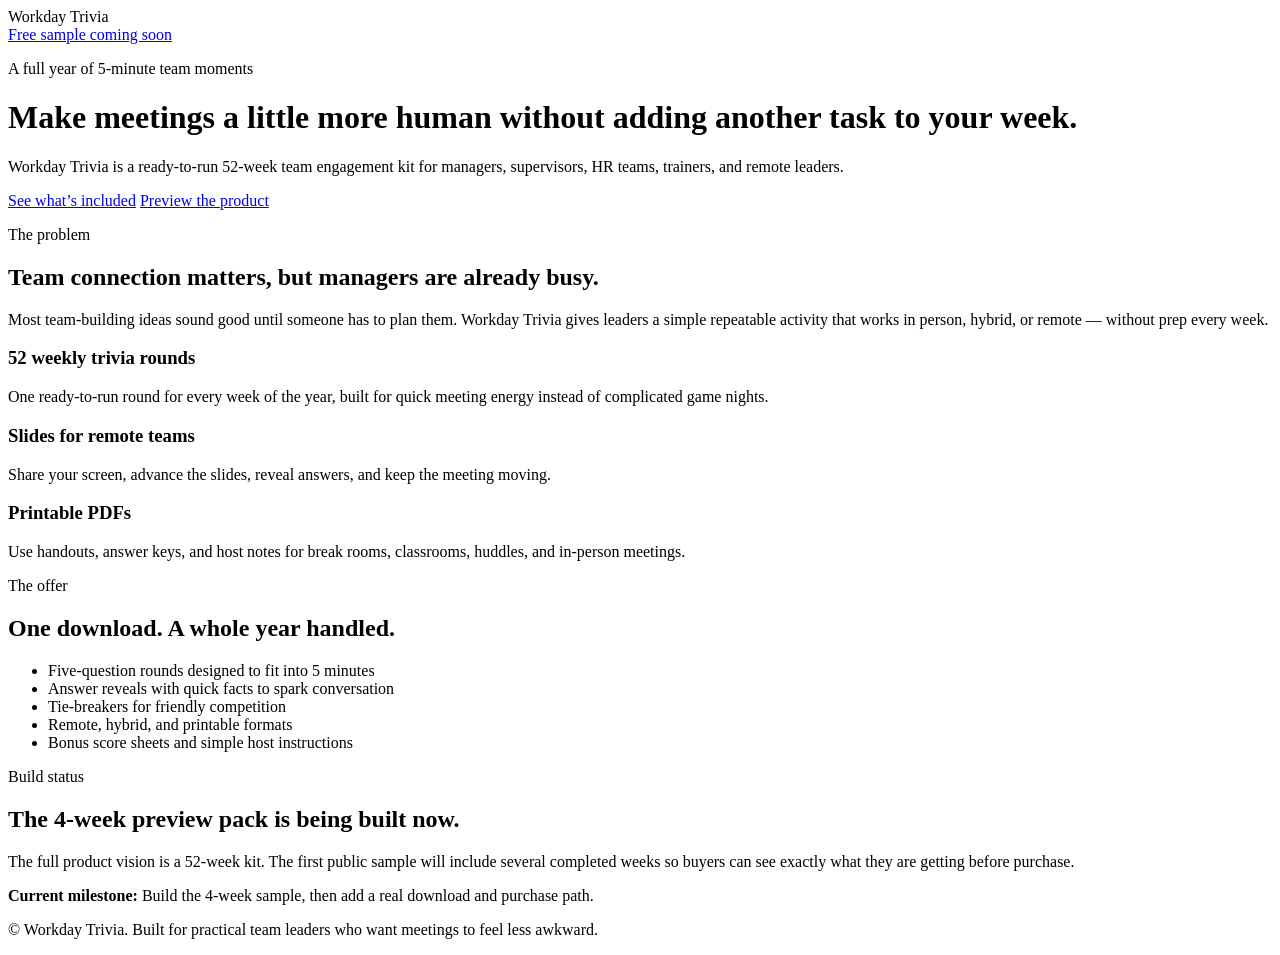
==== index.html @ 9c736304 "Create initial landing page" ====
<!DOCTYPE html>
<html lang="en">
<head>
  <meta charset="UTF-8" />
  <meta name="viewport" content="width=device-width, initial-scale=1.0" />
  <title>Workday Trivia | 52 Weeks of Ready-to-Run Team Trivia</title>
  <meta name="description" content="A complete year of ready-to-run workplace trivia for team meetings, huddles, trainings, and remote calls." />
  <link rel="stylesheet" href="styles.css" />
</head>
<body>
  <header class="hero">
    <nav class="nav">
      <div class="brand">Workday Trivia</div>
      <a href="#sample" class="nav-link">Free sample coming soon</a>
    </nav>
    <div class="hero-inner">
      <p class="eyebrow">A full year of 5-minute team moments</p>
      <h1>Make meetings a little more human without adding another task to your week.</h1>
      <p class="lead">Workday Trivia is a ready-to-run 52-week team engagement kit for managers, supervisors, HR teams, trainers, and remote leaders.</p>
      <div class="hero-actions">
        <a href="#included" class="button primary">See what’s included</a>
        <a href="#sample" class="button secondary">Preview the product</a>
      </div>
    </div>
  </header>

  <main>
    <section class="section problem">
      <div>
        <p class="eyebrow">The problem</p>
        <h2>Team connection matters, but managers are already busy.</h2>
      </div>
      <p>Most team-building ideas sound good until someone has to plan them. Workday Trivia gives leaders a simple repeatable activity that works in person, hybrid, or remote — without prep every week.</p>
    </section>

    <section class="section cards" id="included">
      <div class="card">
        <h3>52 weekly trivia rounds</h3>
        <p>One ready-to-run round for every week of the year, built for quick meeting energy instead of complicated game nights.</p>
      </div>
      <div class="card">
        <h3>Slides for remote teams</h3>
        <p>Share your screen, advance the slides, reveal answers, and keep the meeting moving.</p>
      </div>
      <div class="card">
        <h3>Printable PDFs</h3>
        <p>Use handouts, answer keys, and host notes for break rooms, classrooms, huddles, and in-person meetings.</p>
      </div>
    </section>

    <section class="section offer">
      <p class="eyebrow">The offer</p>
      <h2>One download. A whole year handled.</h2>
      <ul class="checklist">
        <li>Five-question rounds designed to fit into 5 minutes</li>
        <li>Answer reveals with quick facts to spark conversation</li>
        <li>Tie-breakers for friendly competition</li>
        <li>Remote, hybrid, and printable formats</li>
        <li>Bonus score sheets and simple host instructions</li>
      </ul>
    </section>

    <section class="section sample" id="sample">
      <p class="eyebrow">Build status</p>
      <h2>The 4-week preview pack is being built now.</h2>
      <p>The full product vision is a 52-week kit. The first public sample will include several completed weeks so buyers can see exactly what they are getting before purchase.</p>
      <div class="status-box">
        <strong>Current milestone:</strong> Build the 4-week sample, then add a real download and purchase path.
      </div>
    </section>
  </main>

  <footer>
    <p>© Workday Trivia. Built for practical team leaders who want meetings to feel less awkward.</p>
  </footer>
</body>
</html>
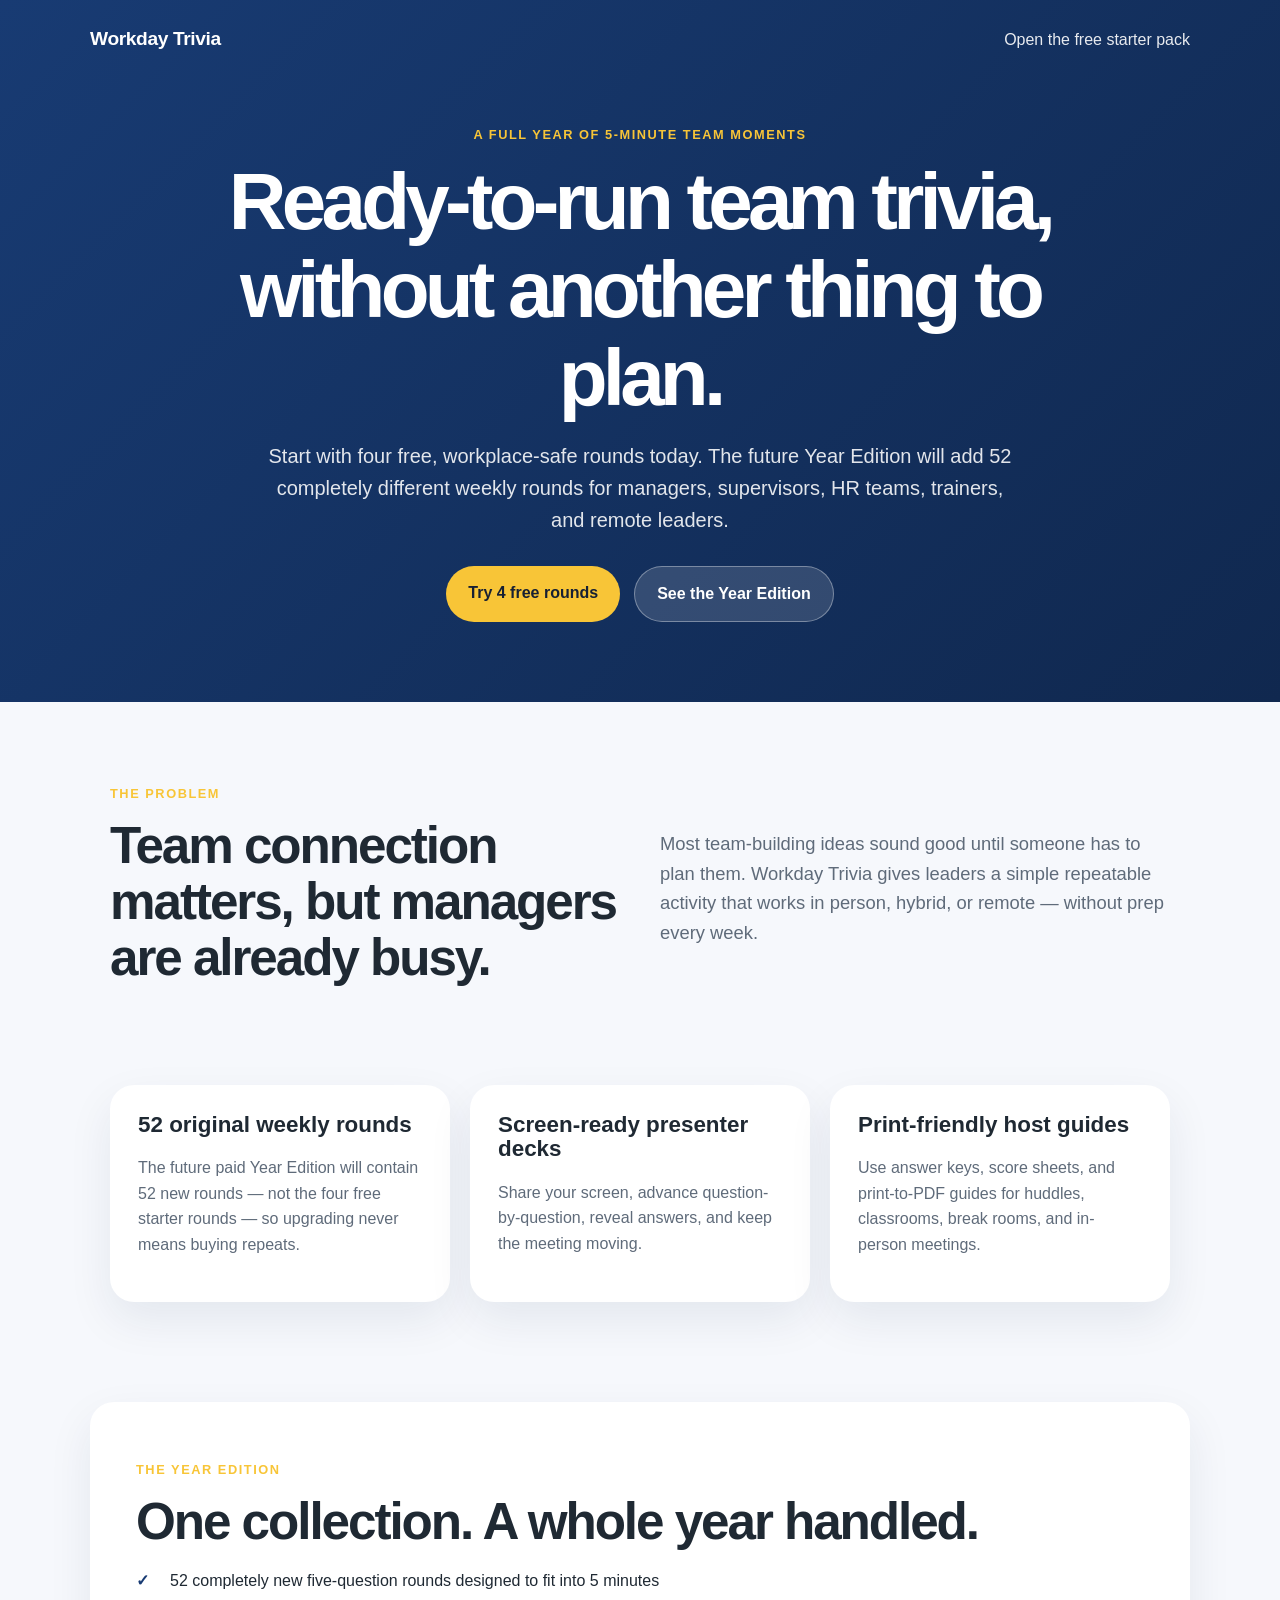
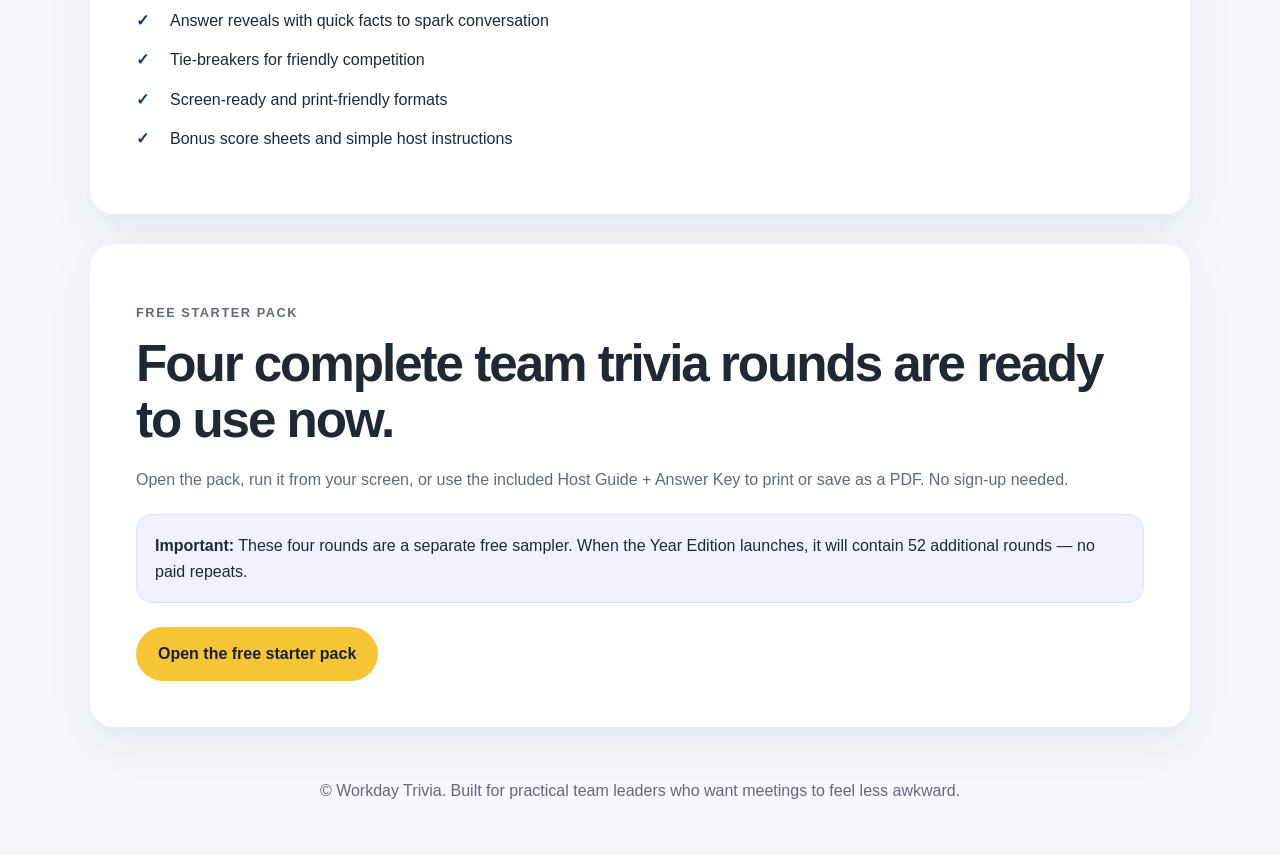
==== commit c367f59a: "Launch free starter pack from homepage" ====
--- a/index.html
+++ b/index.html
@@ -4,22 +4,22 @@
   <meta charset="UTF-8" />
   <meta name="viewport" content="width=device-width, initial-scale=1.0" />
   <title>Workday Trivia | 52 Weeks of Ready-to-Run Team Trivia</title>
-  <meta name="description" content="A complete year of ready-to-run workplace trivia for team meetings, huddles, trainings, and remote calls." />
+  <meta name="description" content="Free ready-to-run workplace trivia now, with a separate 52-week team-engagement collection in development." />
   <link rel="stylesheet" href="styles.css" />
 </head>
 <body>
   <header class="hero">
     <nav class="nav">
       <div class="brand">Workday Trivia</div>
-      <a href="#sample" class="nav-link">Free sample coming soon</a>
+      <a href="free-starter-pack.html" class="nav-link">Open the free starter pack</a>
     </nav>
     <div class="hero-inner">
       <p class="eyebrow">A full year of 5-minute team moments</p>
-      <h1>Make meetings a little more human without adding another task to your week.</h1>
-      <p class="lead">Workday Trivia is a ready-to-run 52-week team engagement kit for managers, supervisors, HR teams, trainers, and remote leaders.</p>
+      <h1>Ready-to-run team trivia, without another thing to plan.</h1>
+      <p class="lead">Start with four free, workplace-safe rounds today. The future Year Edition will add 52 completely different weekly rounds for managers, supervisors, HR teams, trainers, and remote leaders.</p>
       <div class="hero-actions">
-        <a href="#included" class="button primary">See what’s included</a>
-        <a href="#sample" class="button secondary">Preview the product</a>
+        <a href="free-starter-pack.html" class="button primary">Try 4 free rounds</a>
+        <a href="#included" class="button secondary">See the Year Edition</a>
       </div>
     </div>
   </header>
@@ -35,37 +35,40 @@
 
     <section class="section cards" id="included">
       <div class="card">
-        <h3>52 weekly trivia rounds</h3>
-        <p>One ready-to-run round for every week of the year, built for quick meeting energy instead of complicated game nights.</p>
+        <h3>52 original weekly rounds</h3>
+        <p>The future paid Year Edition will contain 52 new rounds — not the four free starter rounds — so upgrading never means buying repeats.</p>
       </div>
       <div class="card">
-        <h3>Slides for remote teams</h3>
-        <p>Share your screen, advance the slides, reveal answers, and keep the meeting moving.</p>
+        <h3>Screen-ready presenter decks</h3>
+        <p>Share your screen, advance question-by-question, reveal answers, and keep the meeting moving.</p>
       </div>
       <div class="card">
-        <h3>Printable PDFs</h3>
-        <p>Use handouts, answer keys, and host notes for break rooms, classrooms, huddles, and in-person meetings.</p>
+        <h3>Print-friendly host guides</h3>
+        <p>Use answer keys, score sheets, and print-to-PDF guides for huddles, classrooms, break rooms, and in-person meetings.</p>
       </div>
     </section>
 
     <section class="section offer">
-      <p class="eyebrow">The offer</p>
-      <h2>One download. A whole year handled.</h2>
+      <p class="eyebrow">The Year Edition</p>
+      <h2>One collection. A whole year handled.</h2>
       <ul class="checklist">
-        <li>Five-question rounds designed to fit into 5 minutes</li>
+        <li>52 completely new five-question rounds designed to fit into 5 minutes</li>
         <li>Answer reveals with quick facts to spark conversation</li>
         <li>Tie-breakers for friendly competition</li>
-        <li>Remote, hybrid, and printable formats</li>
+        <li>Screen-ready and print-friendly formats</li>
         <li>Bonus score sheets and simple host instructions</li>
       </ul>
     </section>
 
     <section class="section sample" id="sample">
-      <p class="eyebrow">Build status</p>
-      <h2>The 4-week preview pack is being built now.</h2>
-      <p>The full product vision is a 52-week kit. The first public sample will include several completed weeks so buyers can see exactly what they are getting before purchase.</p>
+      <p class="eyebrow">Free starter pack</p>
+      <h2>Four complete team trivia rounds are ready to use now.</h2>
+      <p>Open the pack, run it from your screen, or use the included Host Guide + Answer Key to print or save as a PDF. No sign-up needed.</p>
       <div class="status-box">
-        <strong>Current milestone:</strong> Build the 4-week sample, then add a real download and purchase path.
+        <strong>Important:</strong> These four rounds are a separate free sampler. When the Year Edition launches, it will contain 52 additional rounds — no paid repeats.
+      </div>
+      <div class="hero-actions" style="justify-content:flex-start; margin-top:24px;">
+        <a href="free-starter-pack.html" class="button primary">Open the free starter pack</a>
       </div>
     </section>
   </main>
--- a/styles.css
+++ b/styles.css
@@ -0,0 +1,183 @@
+:root {
+  --blue: #183b73;
+  --blue-dark: #10284f;
+  --gold: #f8c537;
+  --text: #1f2933;
+  --muted: #5f6b7a;
+  --bg: #f6f8fc;
+  --card: #ffffff;
+}
+
+* { box-sizing: border-box; }
+
+body {
+  margin: 0;
+  font-family: Arial, Helvetica, sans-serif;
+  color: var(--text);
+  background: var(--bg);
+  line-height: 1.6;
+}
+
+.hero {
+  background: linear-gradient(135deg, var(--blue), var(--blue-dark));
+  color: white;
+  padding: 24px 20px 80px;
+}
+
+.nav {
+  max-width: 1100px;
+  margin: 0 auto 70px;
+  display: flex;
+  justify-content: space-between;
+  gap: 20px;
+  align-items: center;
+}
+
+.brand {
+  font-weight: 800;
+  letter-spacing: -0.02em;
+  font-size: 1.2rem;
+}
+
+.nav-link {
+  color: white;
+  text-decoration: none;
+  opacity: 0.9;
+}
+
+.hero-inner {
+  max-width: 980px;
+  margin: 0 auto;
+  text-align: center;
+}
+
+.eyebrow {
+  color: var(--gold);
+  text-transform: uppercase;
+  letter-spacing: 0.12em;
+  font-weight: 800;
+  font-size: 0.8rem;
+}
+
+h1, h2, h3 { line-height: 1.1; margin: 0 0 18px; }
+
+h1 {
+  font-size: clamp(2.4rem, 7vw, 5rem);
+  letter-spacing: -0.06em;
+}
+
+h2 {
+  font-size: clamp(2rem, 4vw, 3.2rem);
+  letter-spacing: -0.04em;
+}
+
+h3 { font-size: 1.4rem; }
+
+.lead {
+  font-size: 1.25rem;
+  max-width: 760px;
+  margin: 0 auto 30px;
+  color: rgba(255,255,255,0.88);
+}
+
+.hero-actions {
+  display: flex;
+  justify-content: center;
+  flex-wrap: wrap;
+  gap: 14px;
+}
+
+.button {
+  display: inline-block;
+  border-radius: 999px;
+  padding: 14px 22px;
+  text-decoration: none;
+  font-weight: 800;
+}
+
+.primary { background: var(--gold); color: #172033; }
+.secondary { background: rgba(255,255,255,0.14); color: white; border: 1px solid rgba(255,255,255,0.35); }
+
+.section {
+  max-width: 1100px;
+  margin: 0 auto;
+  padding: 70px 20px;
+}
+
+.problem {
+  display: grid;
+  grid-template-columns: 1fr 1fr;
+  gap: 40px;
+  align-items: center;
+}
+
+.problem p:last-child {
+  font-size: 1.15rem;
+  color: var(--muted);
+}
+
+.cards {
+  display: grid;
+  grid-template-columns: repeat(3, 1fr);
+  gap: 20px;
+  padding-top: 10px;
+}
+
+.card, .offer, .sample {
+  background: var(--card);
+  border-radius: 24px;
+  box-shadow: 0 18px 45px rgba(16, 40, 79, 0.08);
+}
+
+.card {
+  padding: 28px;
+}
+
+.card p, .sample p { color: var(--muted); }
+
+.offer, .sample {
+  margin-top: 30px;
+  padding: 46px;
+}
+
+.checklist {
+  padding: 0;
+  list-style: none;
+  display: grid;
+  gap: 14px;
+}
+
+.checklist li {
+  padding-left: 34px;
+  position: relative;
+}
+
+.checklist li::before {
+  content: "✓";
+  position: absolute;
+  left: 0;
+  color: var(--blue);
+  font-weight: 900;
+}
+
+.status-box {
+  margin-top: 22px;
+  padding: 18px;
+  border-radius: 16px;
+  background: #eef3ff;
+  border: 1px solid #d7e4ff;
+}
+
+footer {
+  text-align: center;
+  padding: 35px 20px;
+  color: var(--muted);
+}
+
+@media (max-width: 760px) {
+  .nav, .problem { grid-template-columns: 1fr; display: block; }
+  .nav { text-align: center; }
+  .nav-link { display: block; margin-top: 10px; }
+  .cards { grid-template-columns: 1fr; }
+  .offer, .sample { padding: 30px 22px; }
+}
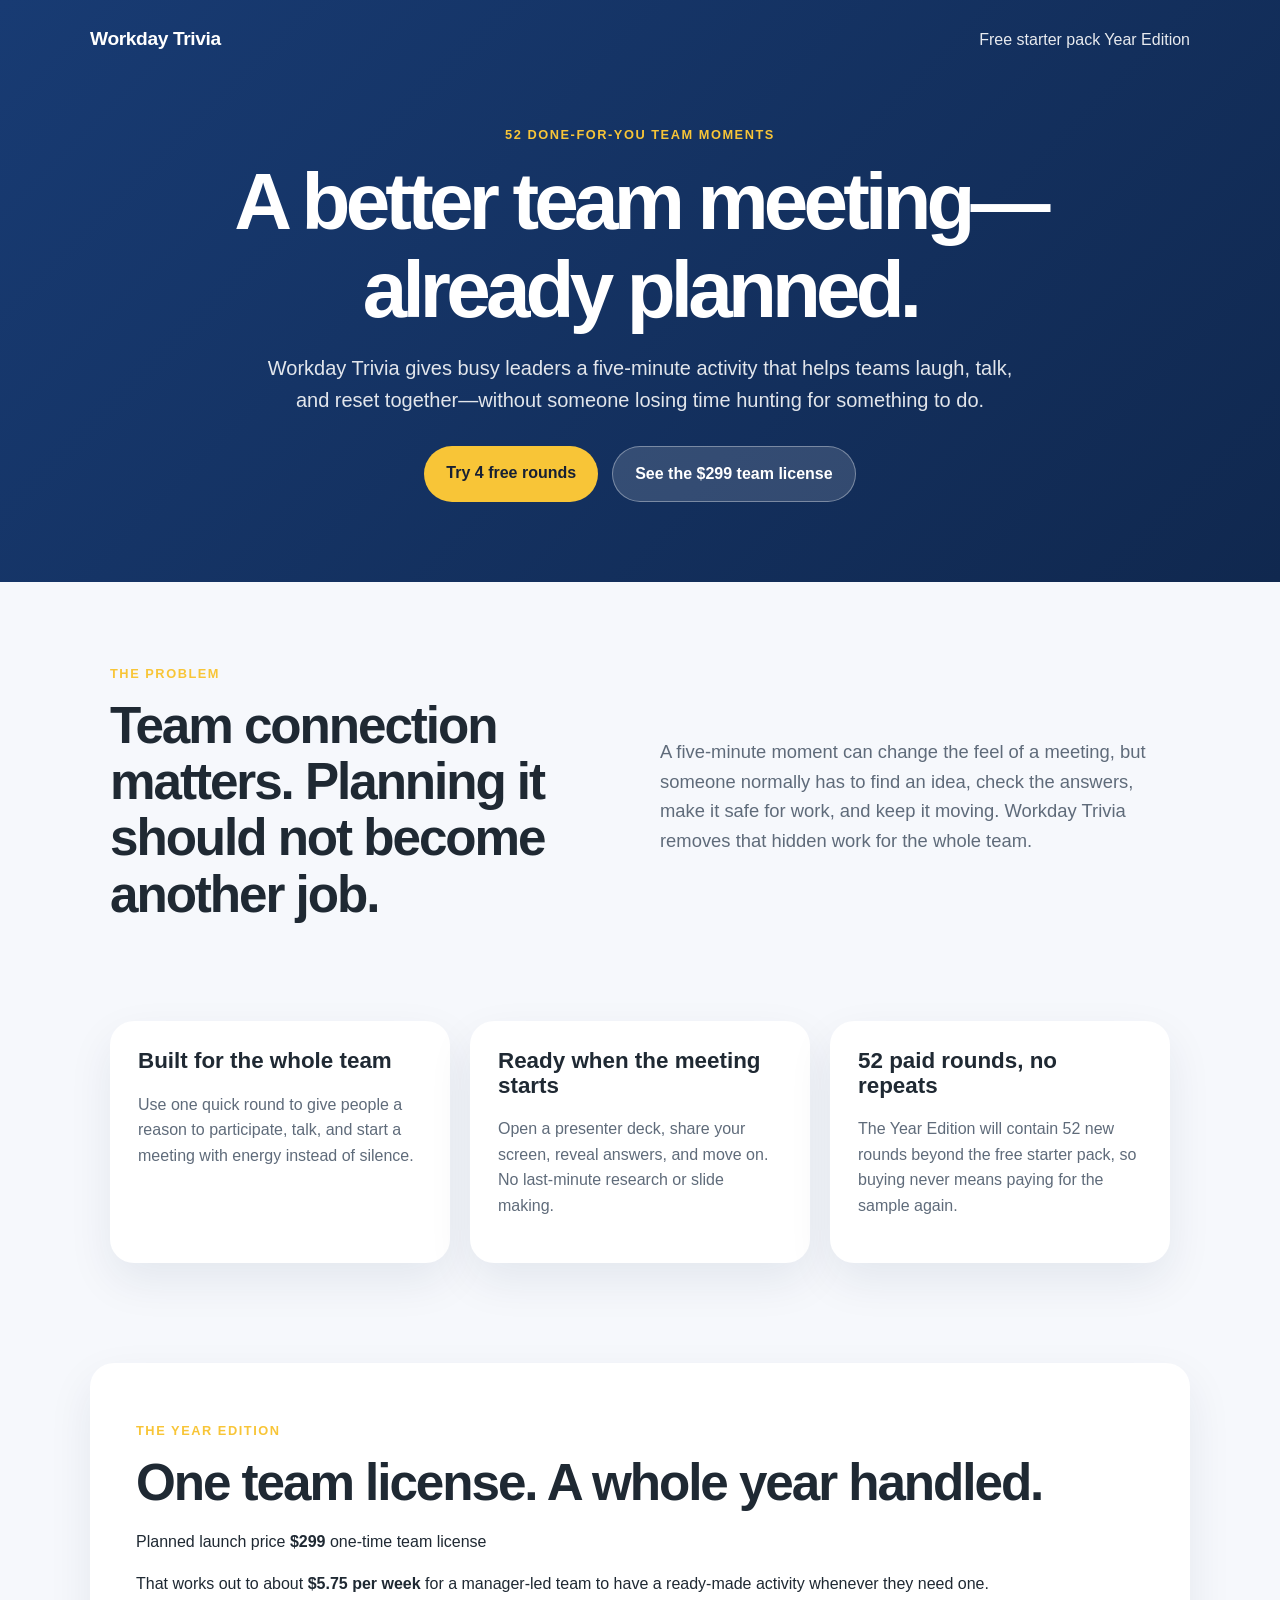
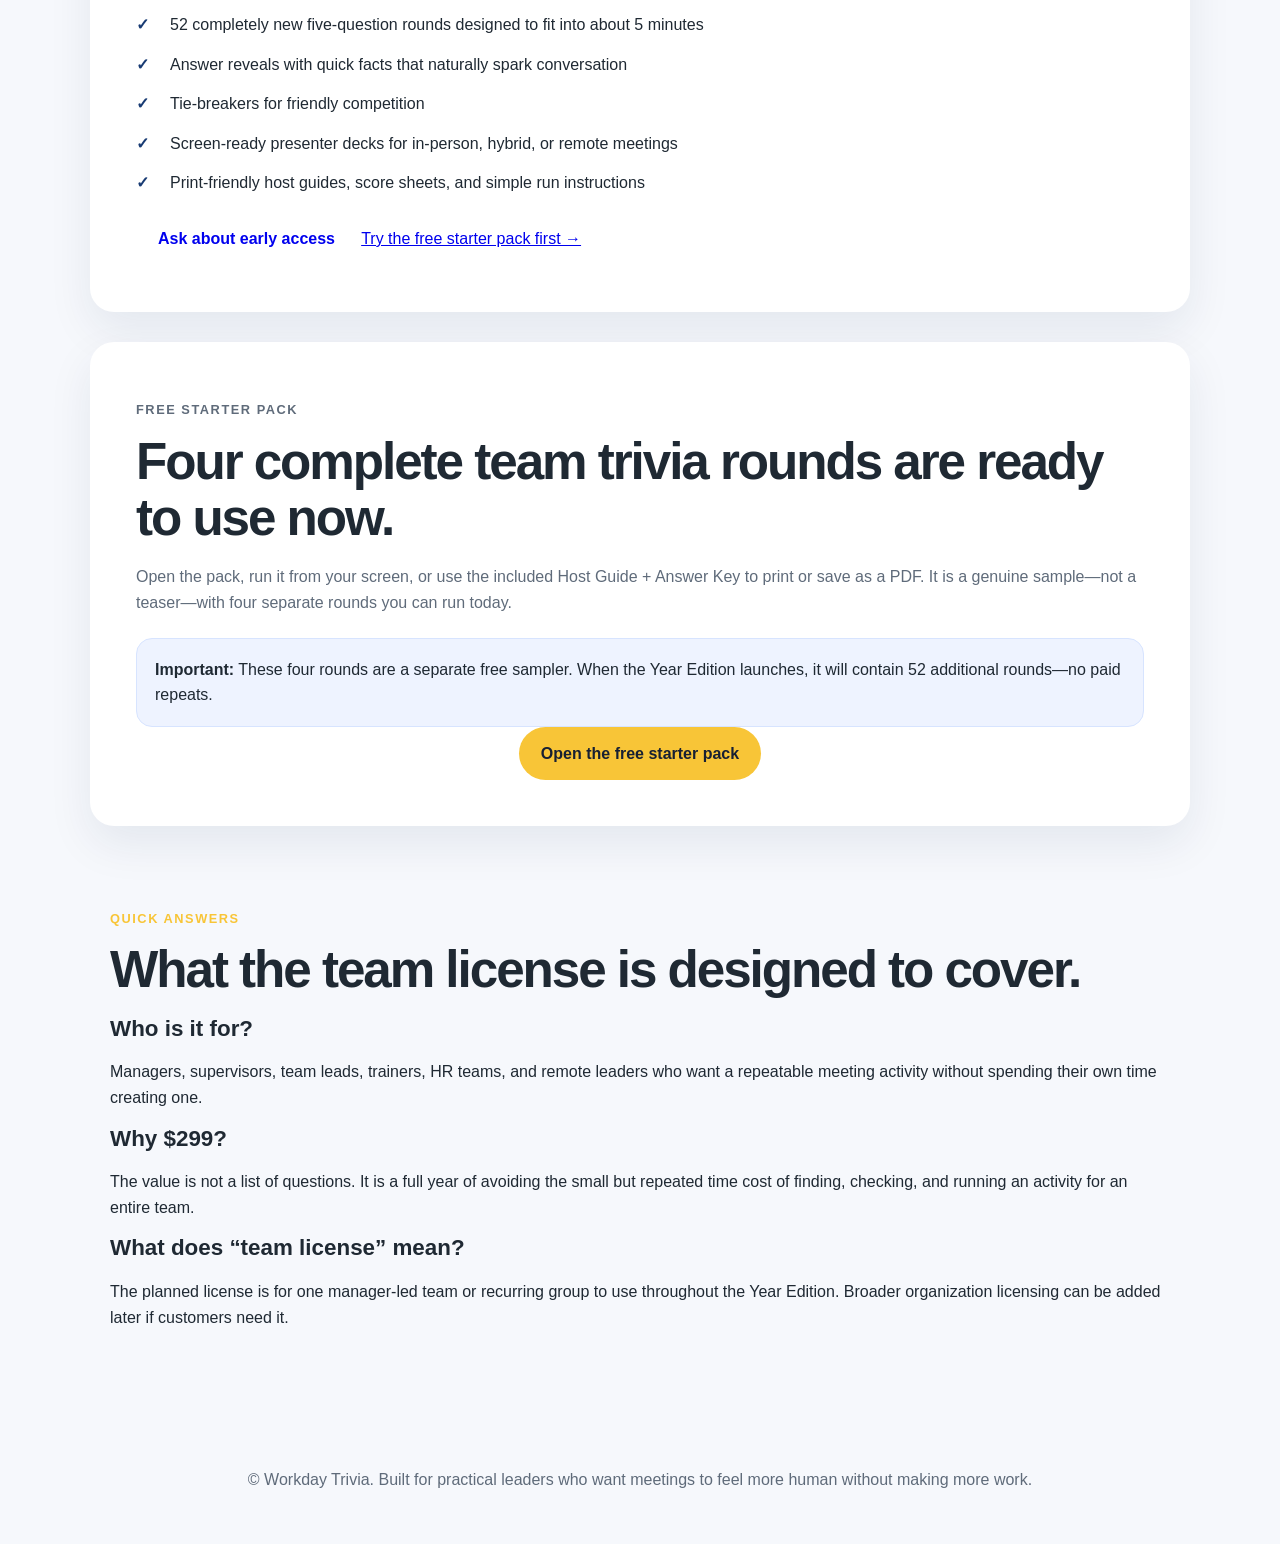
==== commit 48737389: "Clarify team value and planned $299 license" ====
--- a/index.html
+++ b/index.html
@@ -4,22 +4,25 @@
   <meta charset="UTF-8" />
   <meta name="viewport" content="width=device-width, initial-scale=1.0" />
   <title>Workday Trivia | 52 Weeks of Ready-to-Run Team Trivia</title>
-  <meta name="description" content="Free ready-to-run workplace trivia now, with a separate 52-week team-engagement collection in development." />
+  <meta name="description" content="Ready-to-run team trivia that gives managers 52 easy ways to create connection without planning another meeting activity." />
   <link rel="stylesheet" href="styles.css" />
 </head>
 <body>
   <header class="hero">
     <nav class="nav">
       <div class="brand">Workday Trivia</div>
-      <a href="free-starter-pack.html" class="nav-link">Open the free starter pack</a>
+      <div class="nav-links">
+        <a href="free-starter-pack.html" class="nav-link">Free starter pack</a>
+        <a href="#year-edition" class="nav-link">Year Edition</a>
+      </div>
     </nav>
     <div class="hero-inner">
-      <p class="eyebrow">A full year of 5-minute team moments</p>
-      <h1>Ready-to-run team trivia, without another thing to plan.</h1>
-      <p class="lead">Start with four free, workplace-safe rounds today. The future Year Edition will add 52 completely different weekly rounds for managers, supervisors, HR teams, trainers, and remote leaders.</p>
+      <p class="eyebrow">52 done-for-you team moments</p>
+      <h1>A better team meeting—already planned.</h1>
+      <p class="lead">Workday Trivia gives busy leaders a five-minute activity that helps teams laugh, talk, and reset together—without someone losing time hunting for something to do.</p>
       <div class="hero-actions">
         <a href="free-starter-pack.html" class="button primary">Try 4 free rounds</a>
-        <a href="#included" class="button secondary">See the Year Edition</a>
+        <a href="#year-edition" class="button secondary">See the $299 team license</a>
       </div>
     </div>
   </header>
@@ -28,53 +31,86 @@
     <section class="section problem">
       <div>
         <p class="eyebrow">The problem</p>
-        <h2>Team connection matters, but managers are already busy.</h2>
+        <h2>Team connection matters. Planning it should not become another job.</h2>
       </div>
-      <p>Most team-building ideas sound good until someone has to plan them. Workday Trivia gives leaders a simple repeatable activity that works in person, hybrid, or remote — without prep every week.</p>
+      <p>A five-minute moment can change the feel of a meeting, but someone normally has to find an idea, check the answers, make it safe for work, and keep it moving. Workday Trivia removes that hidden work for the whole team.</p>
     </section>
 
-    <section class="section cards" id="included">
+    <section class="section cards" aria-label="Workday Trivia benefits">
       <div class="card">
-        <h3>52 original weekly rounds</h3>
-        <p>The future paid Year Edition will contain 52 new rounds — not the four free starter rounds — so upgrading never means buying repeats.</p>
+        <h3>Built for the whole team</h3>
+        <p>Use one quick round to give people a reason to participate, talk, and start a meeting with energy instead of silence.</p>
       </div>
       <div class="card">
-        <h3>Screen-ready presenter decks</h3>
-        <p>Share your screen, advance question-by-question, reveal answers, and keep the meeting moving.</p>
+        <h3>Ready when the meeting starts</h3>
+        <p>Open a presenter deck, share your screen, reveal answers, and move on. No last-minute research or slide making.</p>
       </div>
       <div class="card">
-        <h3>Print-friendly host guides</h3>
-        <p>Use answer keys, score sheets, and print-to-PDF guides for huddles, classrooms, break rooms, and in-person meetings.</p>
+        <h3>52 paid rounds, no repeats</h3>
+        <p>The Year Edition will contain 52 new rounds beyond the free starter pack, so buying never means paying for the sample again.</p>
       </div>
     </section>
 
-    <section class="section offer">
-      <p class="eyebrow">The Year Edition</p>
-      <h2>One collection. A whole year handled.</h2>
+    <section class="section offer" id="year-edition">
+      <div class="offer-heading">
+        <div>
+          <p class="eyebrow">The Year Edition</p>
+          <h2>One team license. A whole year handled.</h2>
+        </div>
+        <div class="price-box" aria-label="Planned team license price">
+          <span class="price-label">Planned launch price</span>
+          <strong class="price">$299</strong>
+          <span class="price-note">one-time team license</span>
+        </div>
+      </div>
+      <p class="offer-intro">That works out to about <strong>$5.75 per week</strong> for a manager-led team to have a ready-made activity whenever they need one.</p>
       <ul class="checklist">
-        <li>52 completely new five-question rounds designed to fit into 5 minutes</li>
-        <li>Answer reveals with quick facts to spark conversation</li>
+        <li>52 completely new five-question rounds designed to fit into about 5 minutes</li>
+        <li>Answer reveals with quick facts that naturally spark conversation</li>
         <li>Tie-breakers for friendly competition</li>
-        <li>Screen-ready and print-friendly formats</li>
-        <li>Bonus score sheets and simple host instructions</li>
+        <li>Screen-ready presenter decks for in-person, hybrid, or remote meetings</li>
+        <li>Print-friendly host guides, score sheets, and simple run instructions</li>
       </ul>
+      <div class="offer-actions">
+        <a href="mailto:joshua.mcguire.tn@gmail.com?subject=Workday%20Trivia%20early%20access&amp;body=Please%20send%20me%20early-access%20details%20for%20Workday%20Trivia.%0A%0AName%3A%0AOrganization%3A%0AApproximate%20team%20size%3A" class="button dark">Ask about early access</a>
+        <a href="free-starter-pack.html" class="text-link">Try the free starter pack first →</a>
+      </div>
     </section>
 
     <section class="section sample" id="sample">
       <p class="eyebrow">Free starter pack</p>
       <h2>Four complete team trivia rounds are ready to use now.</h2>
-      <p>Open the pack, run it from your screen, or use the included Host Guide + Answer Key to print or save as a PDF. No sign-up needed.</p>
+      <p>Open the pack, run it from your screen, or use the included Host Guide + Answer Key to print or save as a PDF. It is a genuine sample—not a teaser—with four separate rounds you can run today.</p>
       <div class="status-box">
-        <strong>Important:</strong> These four rounds are a separate free sampler. When the Year Edition launches, it will contain 52 additional rounds — no paid repeats.
+        <strong>Important:</strong> These four rounds are a separate free sampler. When the Year Edition launches, it will contain 52 additional rounds—no paid repeats.
       </div>
-      <div class="hero-actions" style="justify-content:flex-start; margin-top:24px;">
+      <div class="hero-actions start-actions">
         <a href="free-starter-pack.html" class="button primary">Open the free starter pack</a>
+      </div>
+    </section>
+
+    <section class="section faq" aria-labelledby="faq-heading">
+      <p class="eyebrow">Quick answers</p>
+      <h2 id="faq-heading">What the team license is designed to cover.</h2>
+      <div class="faq-grid">
+        <article>
+          <h3>Who is it for?</h3>
+          <p>Managers, supervisors, team leads, trainers, HR teams, and remote leaders who want a repeatable meeting activity without spending their own time creating one.</p>
+        </article>
+        <article>
+          <h3>Why $299?</h3>
+          <p>The value is not a list of questions. It is a full year of avoiding the small but repeated time cost of finding, checking, and running an activity for an entire team.</p>
+        </article>
+        <article>
+          <h3>What does “team license” mean?</h3>
+          <p>The planned license is for one manager-led team or recurring group to use throughout the Year Edition. Broader organization licensing can be added later if customers need it.</p>
+        </article>
       </div>
     </section>
   </main>
 
   <footer>
-    <p>© Workday Trivia. Built for practical team leaders who want meetings to feel less awkward.</p>
+    <p>© Workday Trivia. Built for practical leaders who want meetings to feel more human without making more work.</p>
   </footer>
 </body>
 </html>
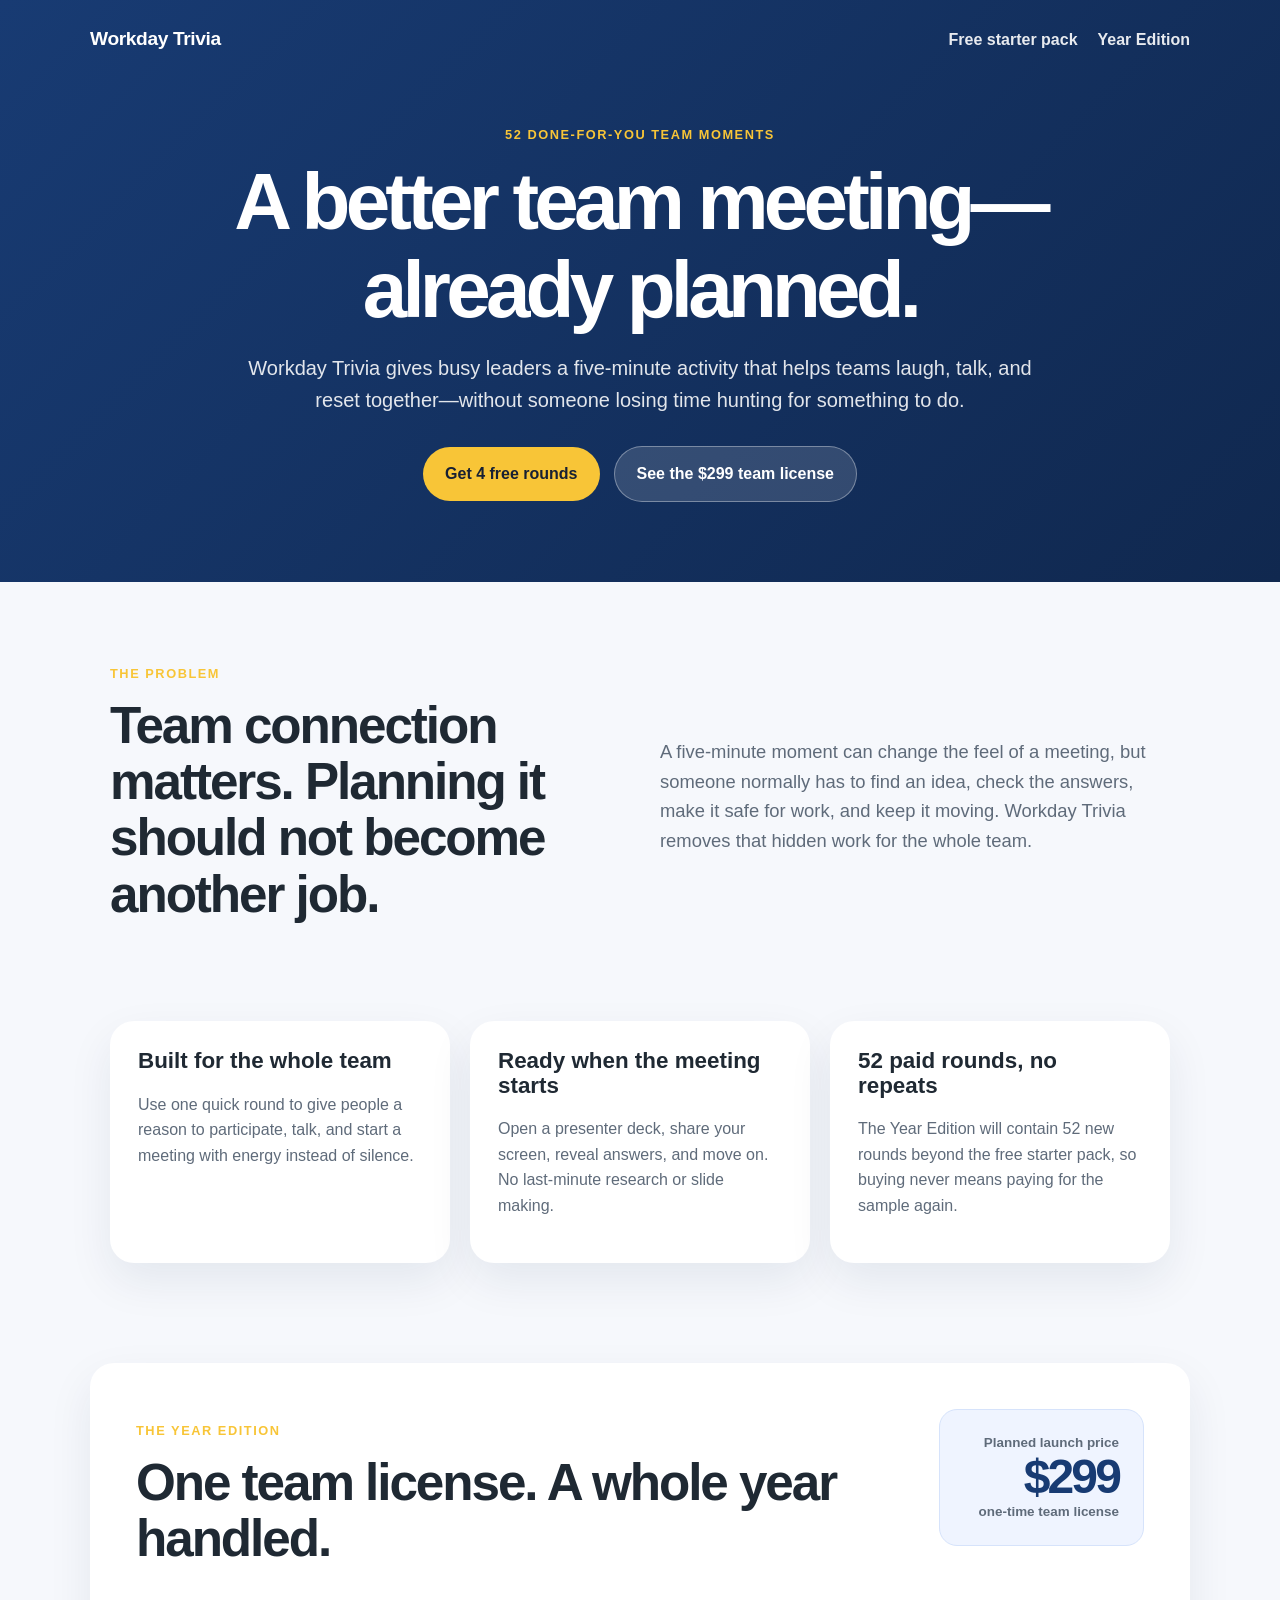
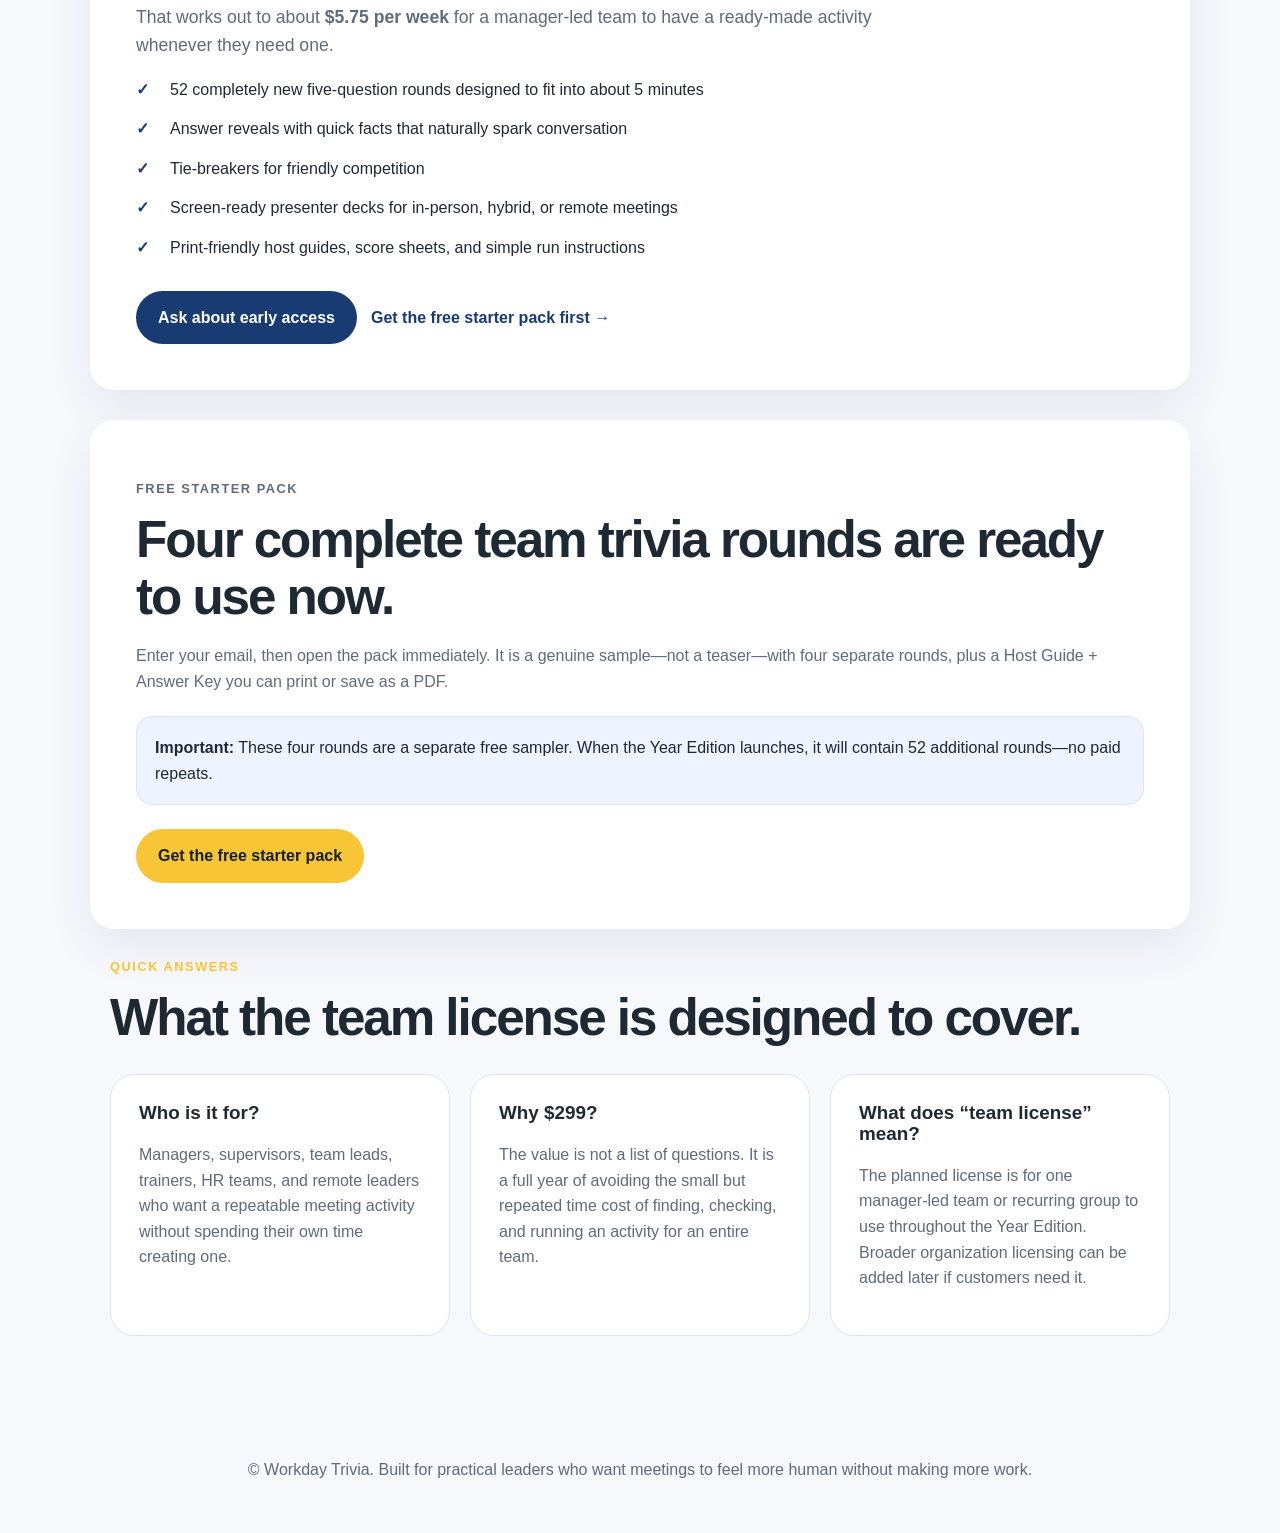
==== commit 4cf3620b: "Route free starter pack through email capture" ====
--- a/index.html
+++ b/index.html
@@ -12,7 +12,7 @@
     <nav class="nav">
       <div class="brand">Workday Trivia</div>
       <div class="nav-links">
-        <a href="free-starter-pack.html" class="nav-link">Free starter pack</a>
+        <a href="get-starter-pack.html" class="nav-link">Free starter pack</a>
         <a href="#year-edition" class="nav-link">Year Edition</a>
       </div>
     </nav>
@@ -21,7 +21,7 @@
       <h1>A better team meeting—already planned.</h1>
       <p class="lead">Workday Trivia gives busy leaders a five-minute activity that helps teams laugh, talk, and reset together—without someone losing time hunting for something to do.</p>
       <div class="hero-actions">
-        <a href="free-starter-pack.html" class="button primary">Try 4 free rounds</a>
+        <a href="get-starter-pack.html" class="button primary">Get 4 free rounds</a>
         <a href="#year-edition" class="button secondary">See the $299 team license</a>
       </div>
     </div>
@@ -73,19 +73,19 @@
       </ul>
       <div class="offer-actions">
         <a href="mailto:joshua.mcguire.tn@gmail.com?subject=Workday%20Trivia%20early%20access&amp;body=Please%20send%20me%20early-access%20details%20for%20Workday%20Trivia.%0A%0AName%3A%0AOrganization%3A%0AApproximate%20team%20size%3A" class="button dark">Ask about early access</a>
-        <a href="free-starter-pack.html" class="text-link">Try the free starter pack first →</a>
+        <a href="get-starter-pack.html" class="text-link">Get the free starter pack first →</a>
       </div>
     </section>
 
     <section class="section sample" id="sample">
       <p class="eyebrow">Free starter pack</p>
       <h2>Four complete team trivia rounds are ready to use now.</h2>
-      <p>Open the pack, run it from your screen, or use the included Host Guide + Answer Key to print or save as a PDF. It is a genuine sample—not a teaser—with four separate rounds you can run today.</p>
+      <p>Enter your email, then open the pack immediately. It is a genuine sample—not a teaser—with four separate rounds, plus a Host Guide + Answer Key you can print or save as a PDF.</p>
       <div class="status-box">
         <strong>Important:</strong> These four rounds are a separate free sampler. When the Year Edition launches, it will contain 52 additional rounds—no paid repeats.
       </div>
       <div class="hero-actions start-actions">
-        <a href="free-starter-pack.html" class="button primary">Open the free starter pack</a>
+        <a href="get-starter-pack.html" class="button primary">Get the free starter pack</a>
       </div>
     </section>
 
@@ -113,4 +113,4 @@
     <p>© Workday Trivia. Built for practical leaders who want meetings to feel more human without making more work.</p>
   </footer>
 </body>
-</html>
+</html>
--- a/styles.css
+++ b/styles.css
@@ -6,6 +6,7 @@
   --muted: #5f6b7a;
   --bg: #f6f8fc;
   --card: #ffffff;
+  --line: #dbe4f1;
 }
 
 * { box-sizing: border-box; }
@@ -39,11 +40,16 @@
   font-size: 1.2rem;
 }
 
+.nav-links { display: flex; align-items: center; gap: 20px; }
+
 .nav-link {
   color: white;
   text-decoration: none;
   opacity: 0.9;
-}
+  font-weight: 700;
+}
+
+.nav-link:hover, .text-link:hover { text-decoration: underline; }
 
 .hero-inner {
   max-width: 980px;
@@ -75,14 +81,15 @@
 
 .lead {
   font-size: 1.25rem;
-  max-width: 760px;
+  max-width: 800px;
   margin: 0 auto 30px;
   color: rgba(255,255,255,0.88);
 }
 
-.hero-actions {
+.hero-actions, .offer-actions {
   display: flex;
   justify-content: center;
+  align-items: center;
   flex-wrap: wrap;
   gap: 14px;
 }
@@ -97,6 +104,7 @@
 
 .primary { background: var(--gold); color: #172033; }
 .secondary { background: rgba(255,255,255,0.14); color: white; border: 1px solid rgba(255,255,255,0.35); }
+.dark { background: var(--blue); color: white; }
 
 .section {
   max-width: 1100px;
@@ -116,29 +124,46 @@
   color: var(--muted);
 }
 
-.cards {
+.cards, .faq-grid {
   display: grid;
   grid-template-columns: repeat(3, 1fr);
   gap: 20px;
   padding-top: 10px;
 }
 
-.card, .offer, .sample {
+.card, .offer, .sample, .faq-grid article {
   background: var(--card);
   border-radius: 24px;
   box-shadow: 0 18px 45px rgba(16, 40, 79, 0.08);
 }
 
-.card {
-  padding: 28px;
-}
-
-.card p, .sample p { color: var(--muted); }
+.card, .faq-grid article { padding: 28px; }
+.card p, .sample p, .faq-grid p { color: var(--muted); }
 
 .offer, .sample {
   margin-top: 30px;
   padding: 46px;
 }
+
+.offer-heading {
+  display: flex;
+  justify-content: space-between;
+  align-items: flex-start;
+  gap: 30px;
+}
+
+.price-box {
+  min-width: 205px;
+  padding: 22px 24px;
+  border-radius: 18px;
+  background: #eff4ff;
+  border: 1px solid #d6e3fb;
+  text-align: right;
+}
+
+.price-label, .price-note { display: block; color: var(--muted); font-size: 0.84rem; font-weight: 700; }
+.price { display: block; color: var(--blue); font-size: 3rem; line-height: 1; letter-spacing: -0.06em; }
+.offer-intro { max-width: 760px; color: var(--muted); font-size: 1.1rem; }
 
 .checklist {
   padding: 0;
@@ -160,6 +185,9 @@
   font-weight: 900;
 }
 
+.offer-actions { justify-content: flex-start; margin-top: 30px; }
+.text-link { color: var(--blue); font-weight: 800; text-decoration: none; }
+
 .status-box {
   margin-top: 22px;
   padding: 18px;
@@ -168,6 +196,12 @@
   border: 1px solid #d7e4ff;
 }
 
+.start-actions { justify-content: flex-start; margin-top: 24px; }
+
+.faq { padding-top: 15px; }
+.faq-grid article { border: 1px solid var(--line); box-shadow: none; }
+.faq-grid h3 { font-size: 1.18rem; }
+
 footer {
   text-align: center;
   padding: 35px 20px;
@@ -177,7 +211,9 @@
 @media (max-width: 760px) {
   .nav, .problem { grid-template-columns: 1fr; display: block; }
   .nav { text-align: center; }
-  .nav-link { display: block; margin-top: 10px; }
-  .cards { grid-template-columns: 1fr; }
+  .nav-links { justify-content: center; margin-top: 10px; flex-wrap: wrap; }
+  .cards, .faq-grid { grid-template-columns: 1fr; }
   .offer, .sample { padding: 30px 22px; }
-}
+  .offer-heading { display: block; }
+  .price-box { margin-top: 24px; text-align: left; }
+}
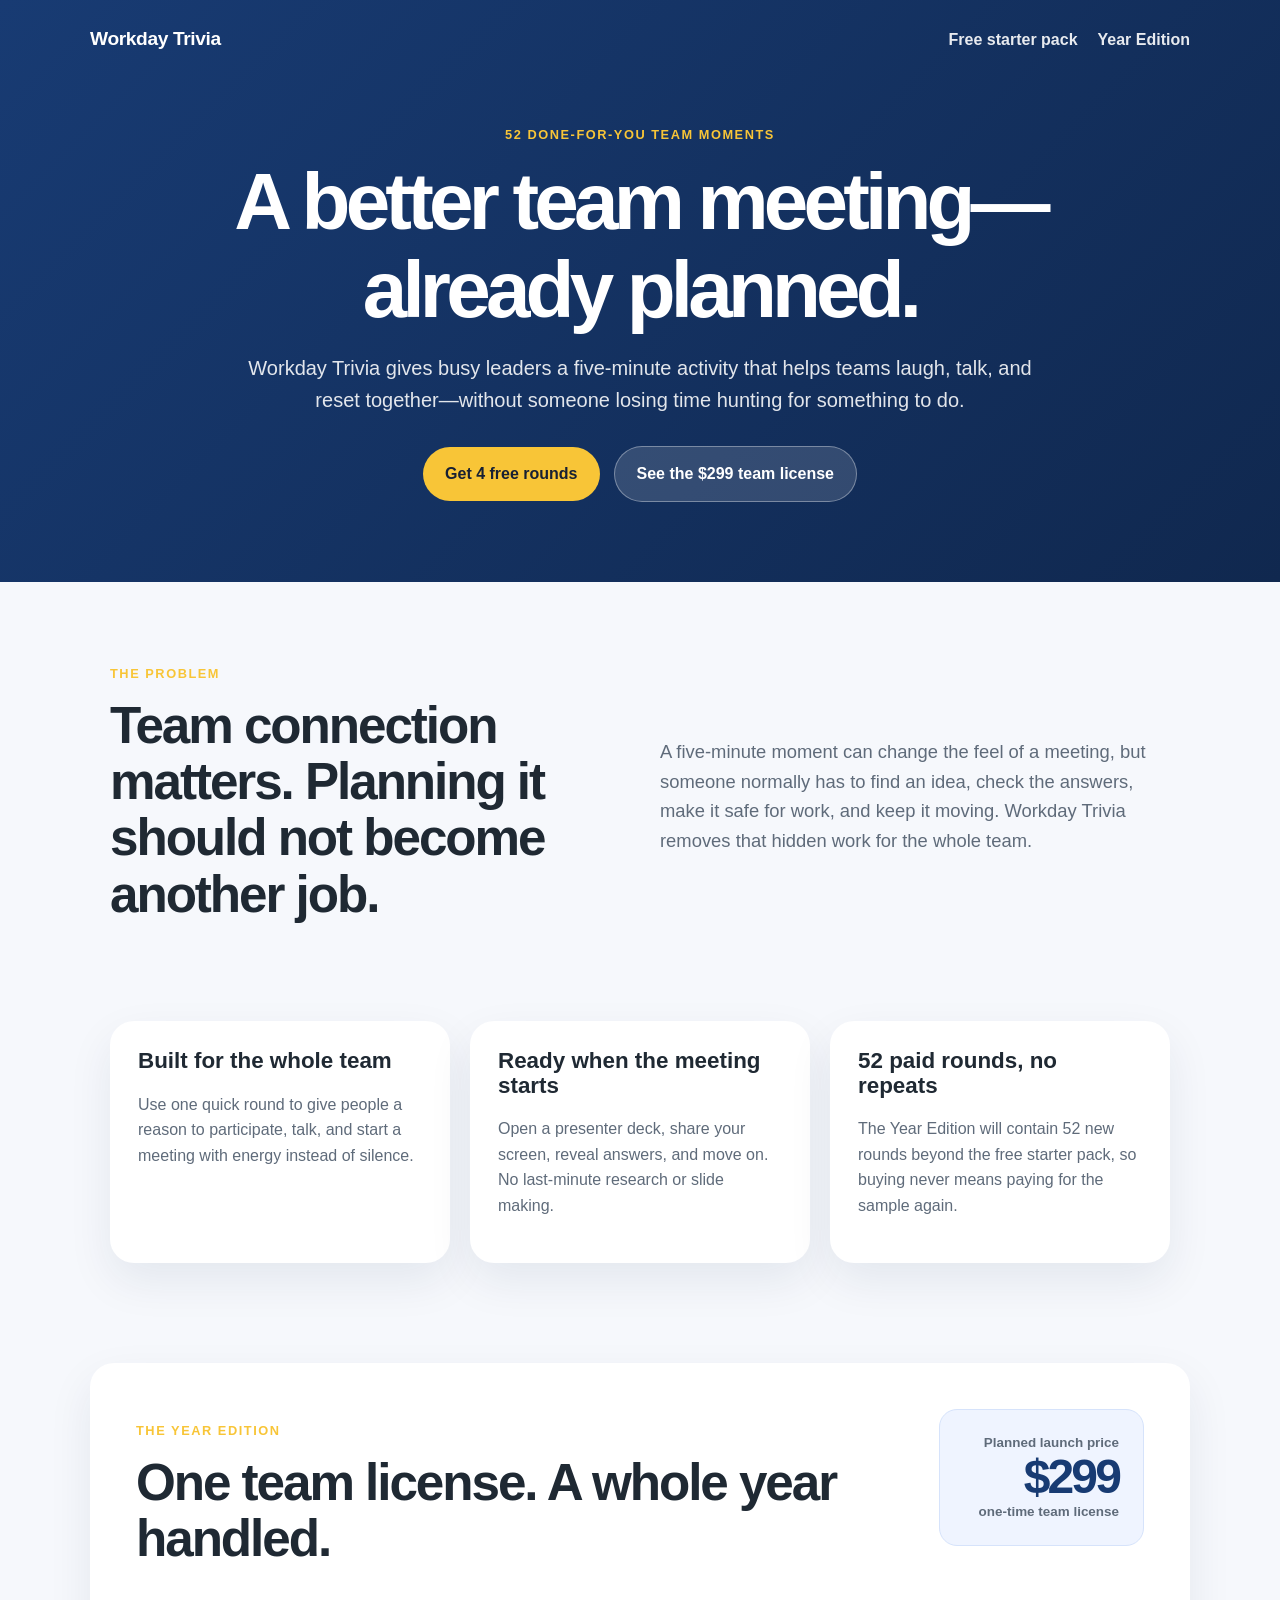
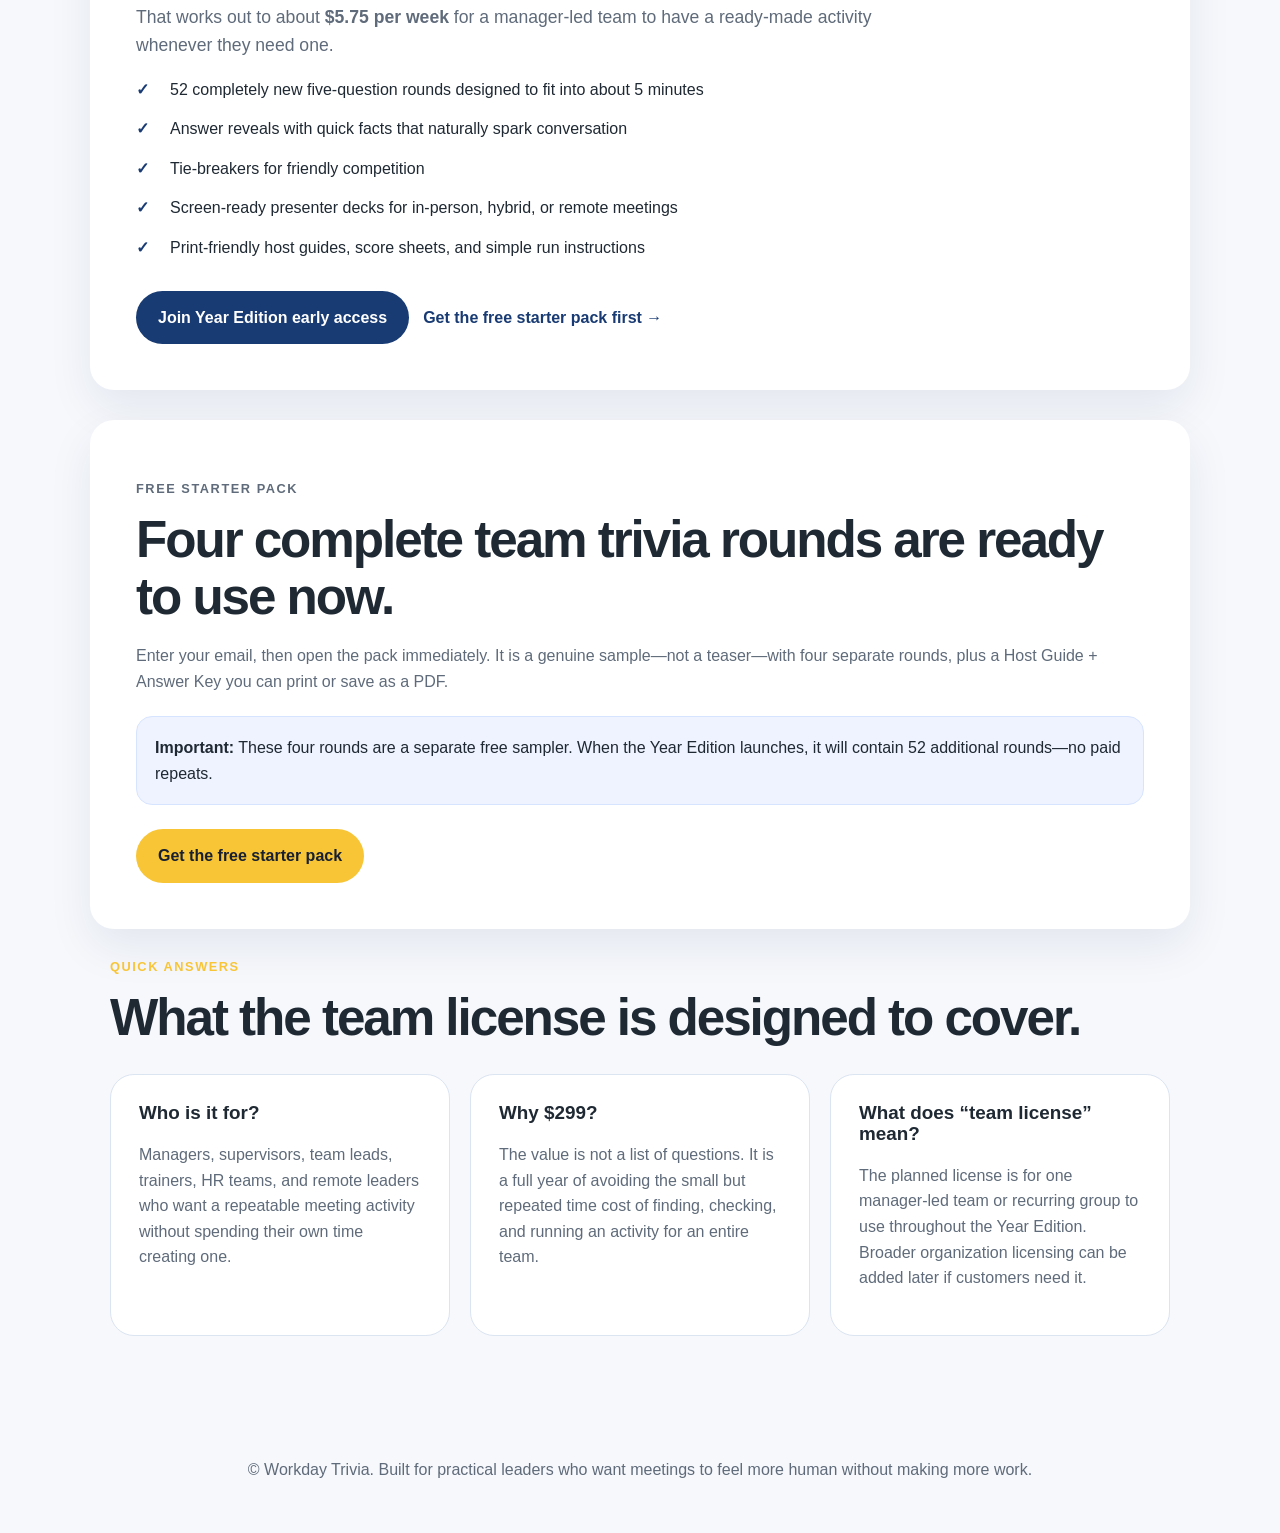
==== commit abd55e0b: "Point Year Edition CTA to early access page" ====
--- a/index.html
+++ b/index.html
@@ -72,7 +72,7 @@
         <li>Print-friendly host guides, score sheets, and simple run instructions</li>
       </ul>
       <div class="offer-actions">
-        <a href="mailto:joshua.mcguire.tn@gmail.com?subject=Workday%20Trivia%20early%20access&amp;body=Please%20send%20me%20early-access%20details%20for%20Workday%20Trivia.%0A%0AName%3A%0AOrganization%3A%0AApproximate%20team%20size%3A" class="button dark">Ask about early access</a>
+        <a href="early-access.html" class="button dark">Join Year Edition early access</a>
         <a href="get-starter-pack.html" class="text-link">Get the free starter pack first →</a>
       </div>
     </section>
@@ -113,4 +113,4 @@
     <p>© Workday Trivia. Built for practical leaders who want meetings to feel more human without making more work.</p>
   </footer>
 </body>
-</html>+</html>
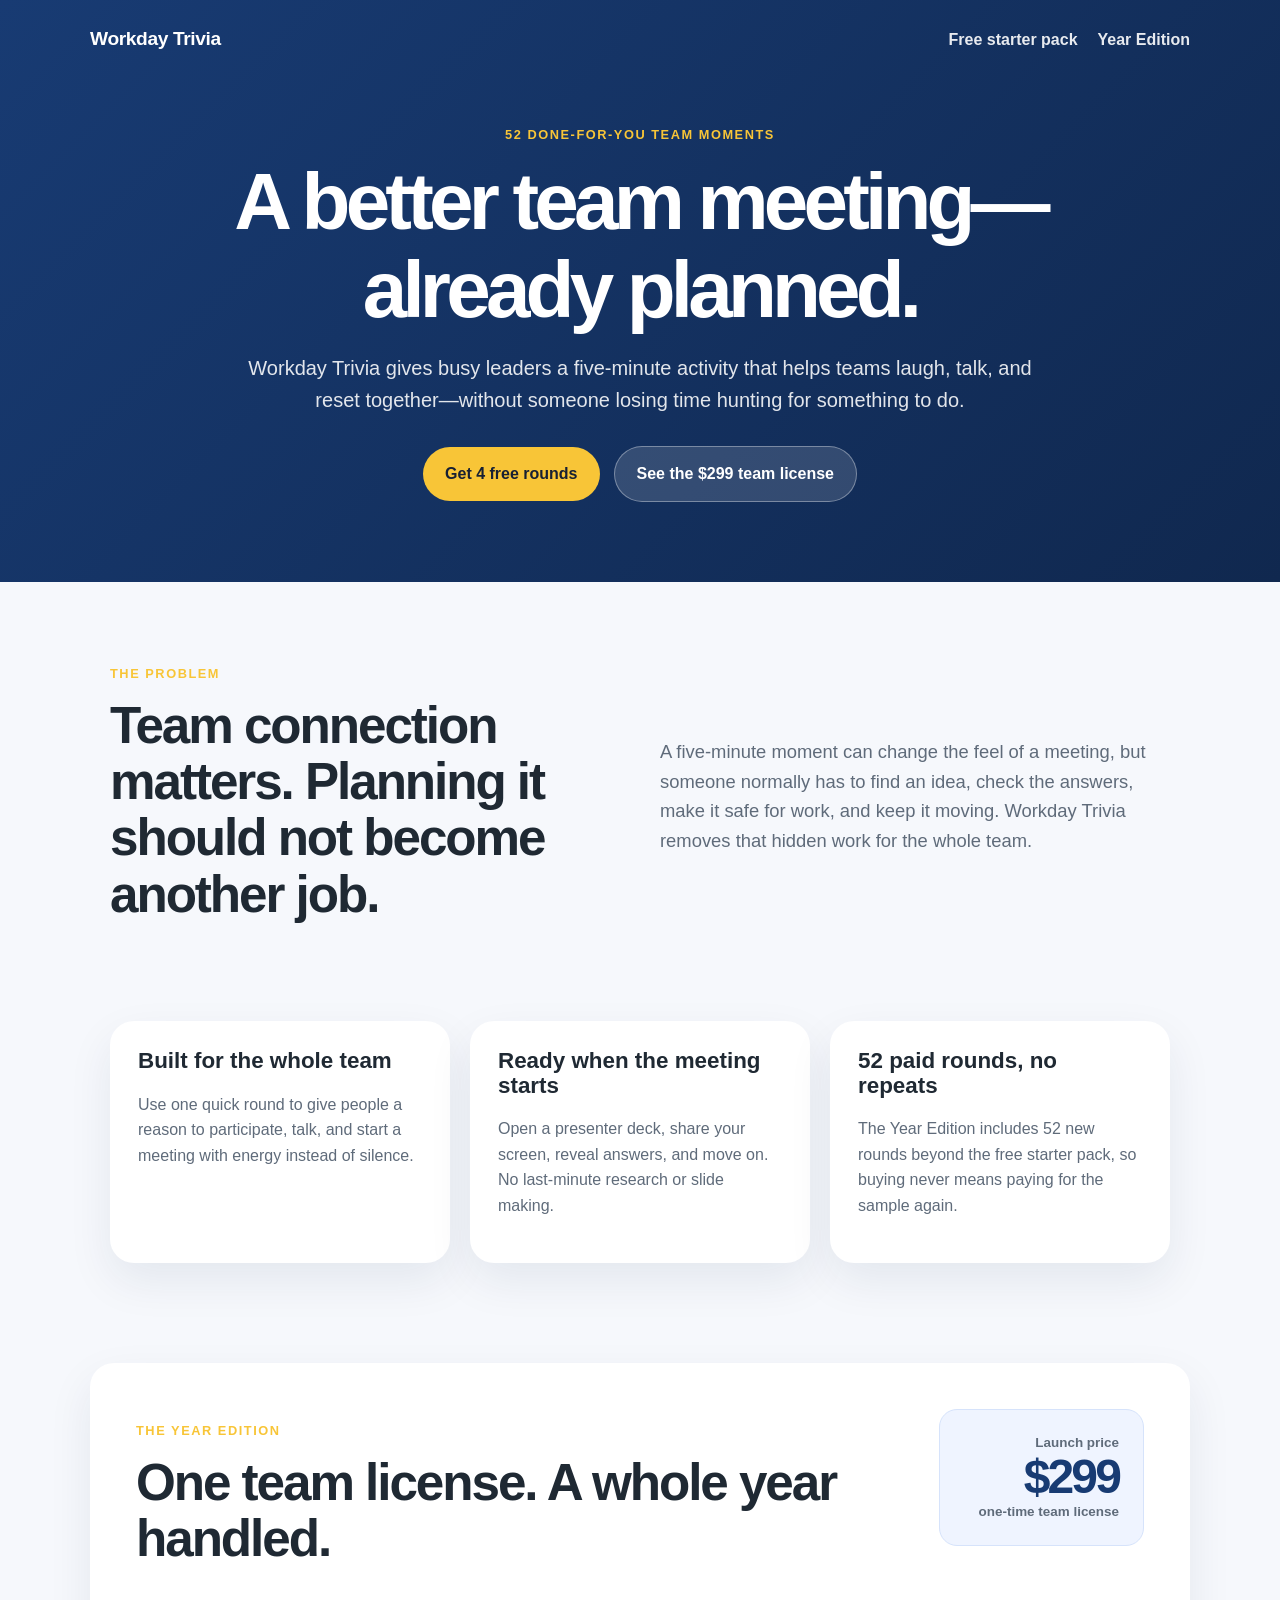
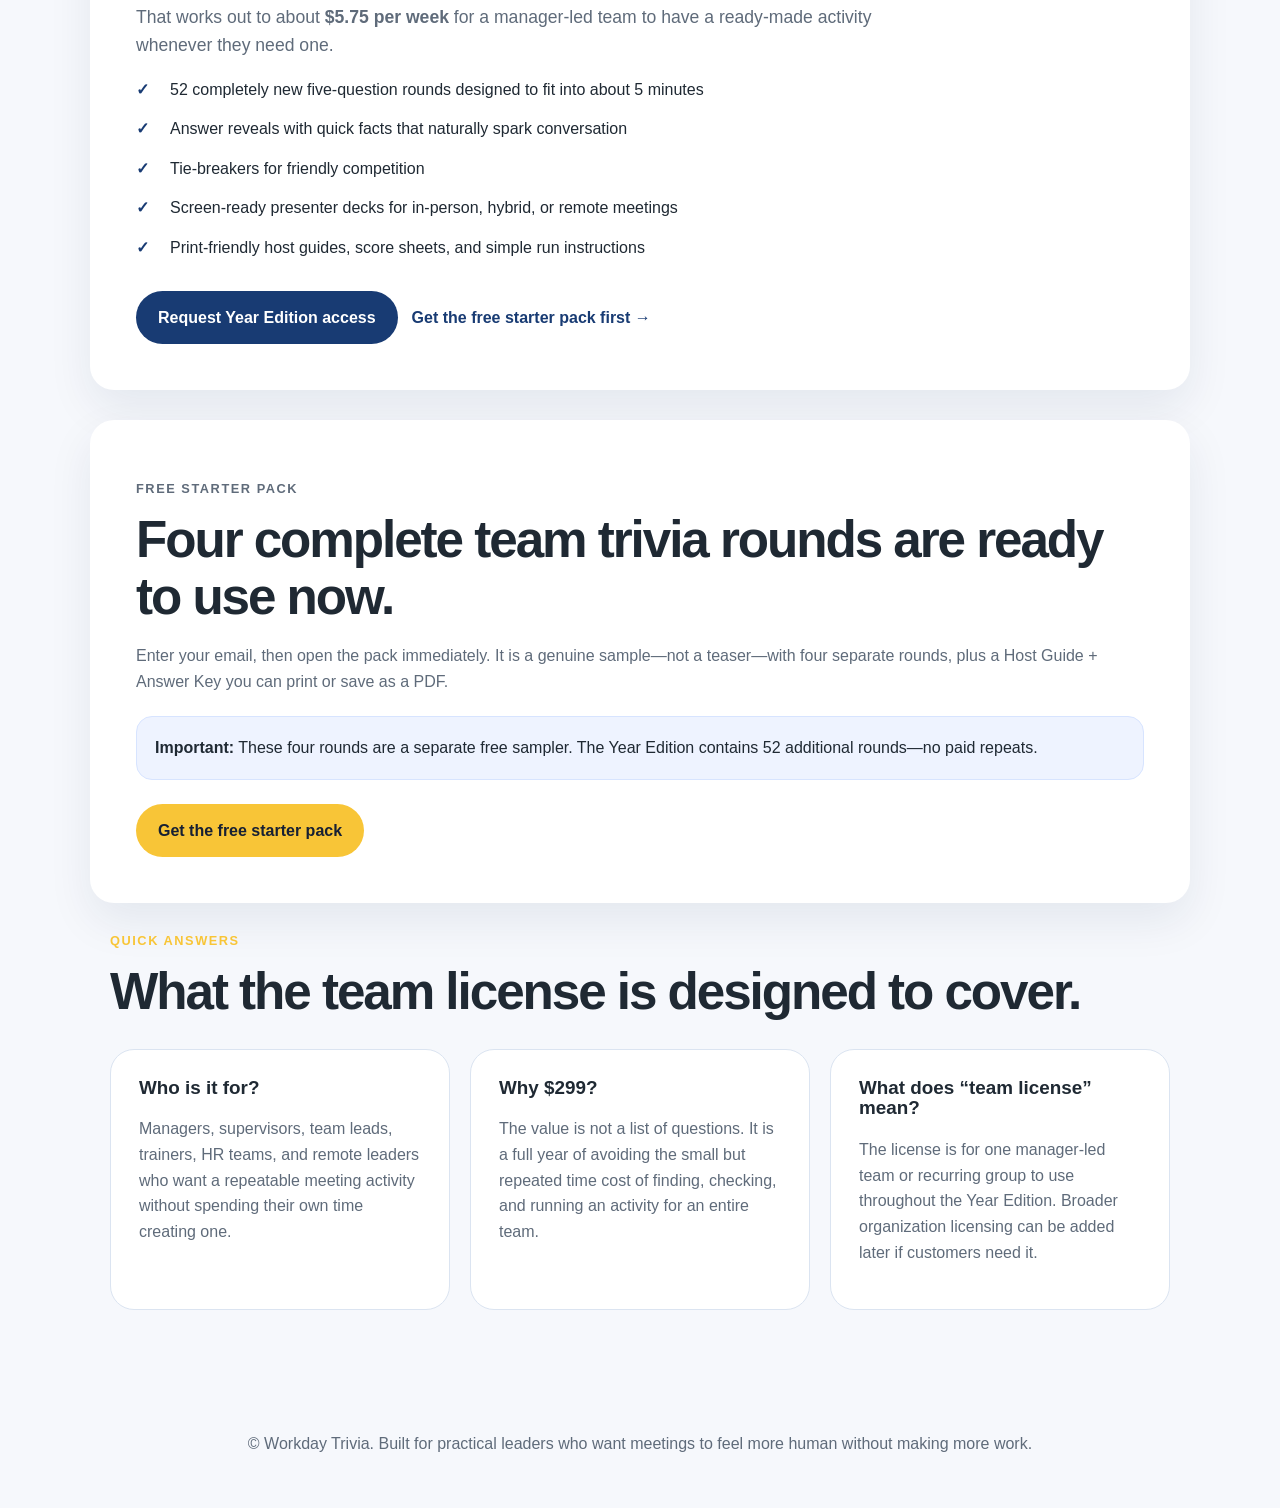
==== commit ee5b4973: "Update Year Edition copy for launch access" ====
--- a/index.html
+++ b/index.html
@@ -47,7 +47,7 @@
       </div>
       <div class="card">
         <h3>52 paid rounds, no repeats</h3>
-        <p>The Year Edition will contain 52 new rounds beyond the free starter pack, so buying never means paying for the sample again.</p>
+        <p>The Year Edition includes 52 new rounds beyond the free starter pack, so buying never means paying for the sample again.</p>
       </div>
     </section>
 
@@ -57,8 +57,8 @@
           <p class="eyebrow">The Year Edition</p>
           <h2>One team license. A whole year handled.</h2>
         </div>
-        <div class="price-box" aria-label="Planned team license price">
-          <span class="price-label">Planned launch price</span>
+        <div class="price-box" aria-label="Launch team license price">
+          <span class="price-label">Launch price</span>
           <strong class="price">$299</strong>
           <span class="price-note">one-time team license</span>
         </div>
@@ -72,7 +72,7 @@
         <li>Print-friendly host guides, score sheets, and simple run instructions</li>
       </ul>
       <div class="offer-actions">
-        <a href="early-access.html" class="button dark">Join Year Edition early access</a>
+        <a href="early-access.html" class="button dark">Request Year Edition access</a>
         <a href="get-starter-pack.html" class="text-link">Get the free starter pack first →</a>
       </div>
     </section>
@@ -82,7 +82,7 @@
       <h2>Four complete team trivia rounds are ready to use now.</h2>
       <p>Enter your email, then open the pack immediately. It is a genuine sample—not a teaser—with four separate rounds, plus a Host Guide + Answer Key you can print or save as a PDF.</p>
       <div class="status-box">
-        <strong>Important:</strong> These four rounds are a separate free sampler. When the Year Edition launches, it will contain 52 additional rounds—no paid repeats.
+        <strong>Important:</strong> These four rounds are a separate free sampler. The Year Edition contains 52 additional rounds—no paid repeats.
       </div>
       <div class="hero-actions start-actions">
         <a href="get-starter-pack.html" class="button primary">Get the free starter pack</a>
@@ -103,7 +103,7 @@
         </article>
         <article>
           <h3>What does “team license” mean?</h3>
-          <p>The planned license is for one manager-led team or recurring group to use throughout the Year Edition. Broader organization licensing can be added later if customers need it.</p>
+          <p>The license is for one manager-led team or recurring group to use throughout the Year Edition. Broader organization licensing can be added later if customers need it.</p>
         </article>
       </div>
     </section>
@@ -113,4 +113,4 @@
     <p>© Workday Trivia. Built for practical leaders who want meetings to feel more human without making more work.</p>
   </footer>
 </body>
-</html>
+</html>
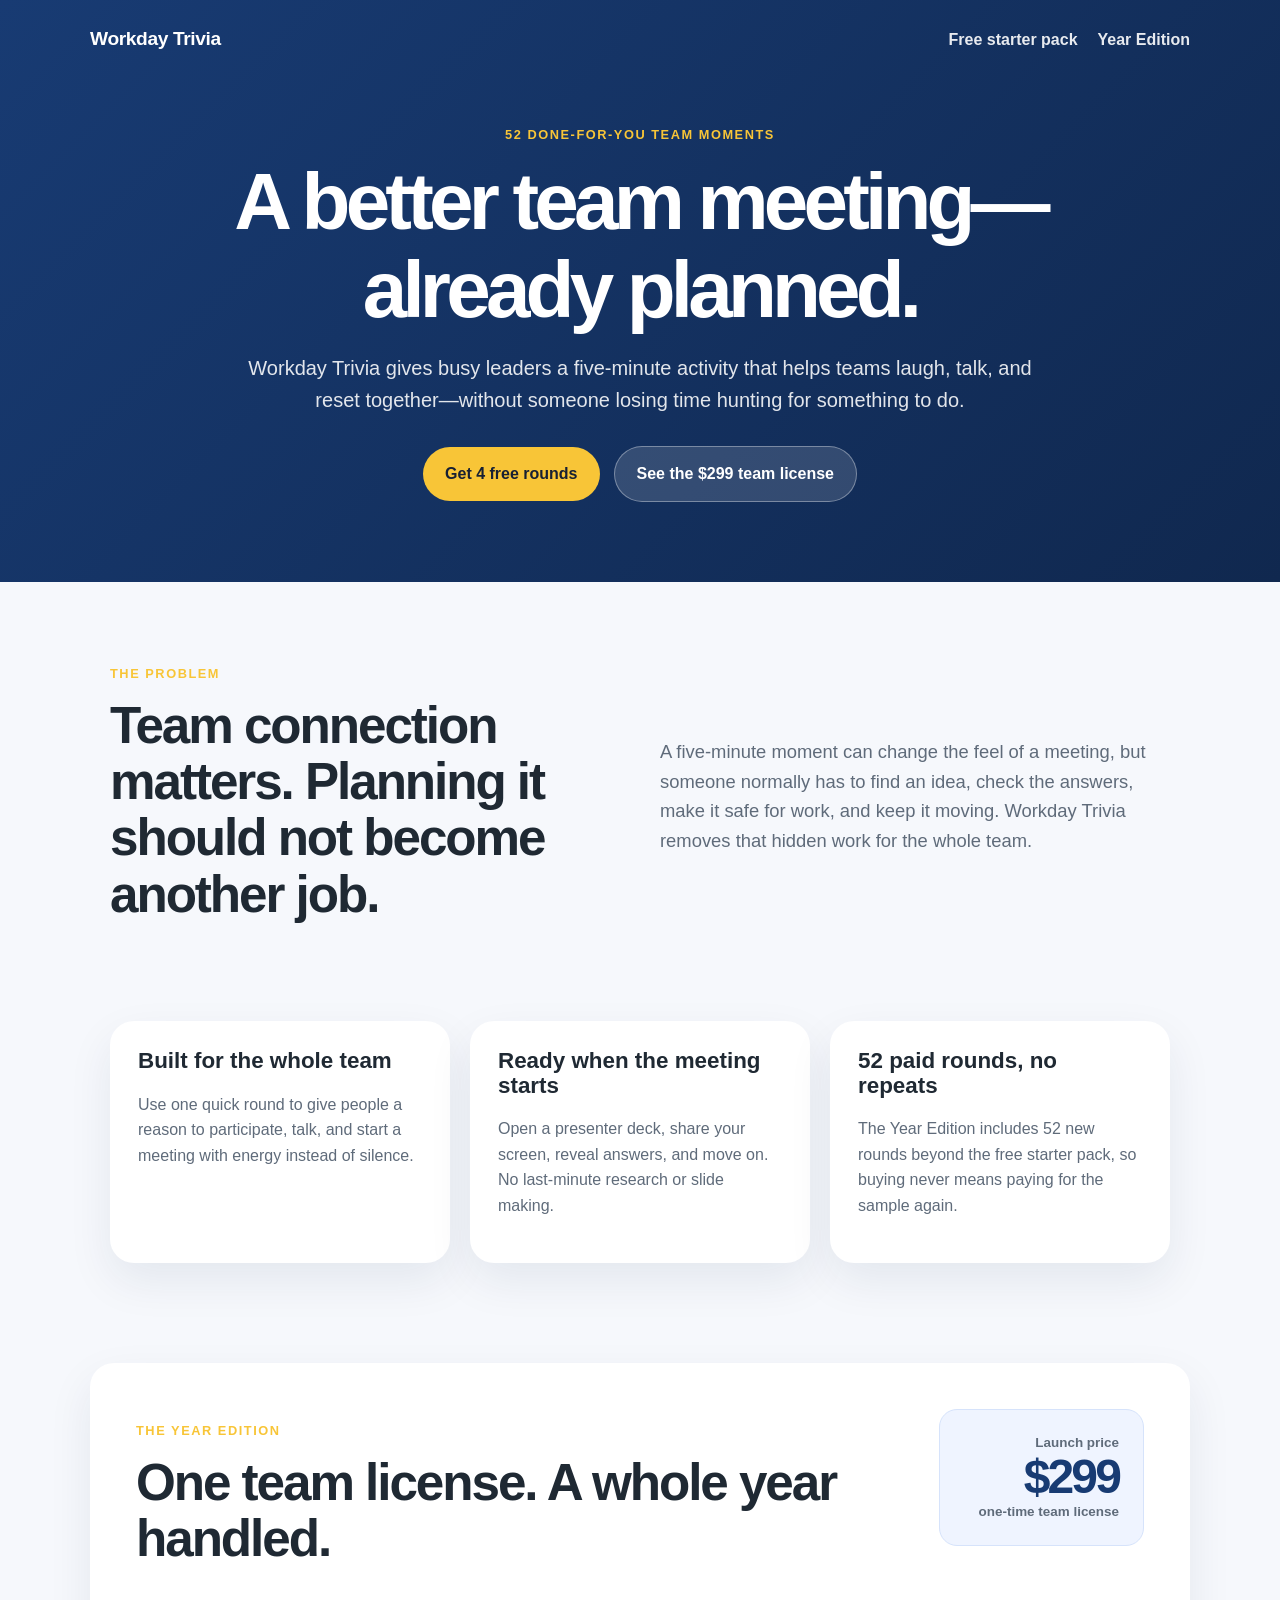
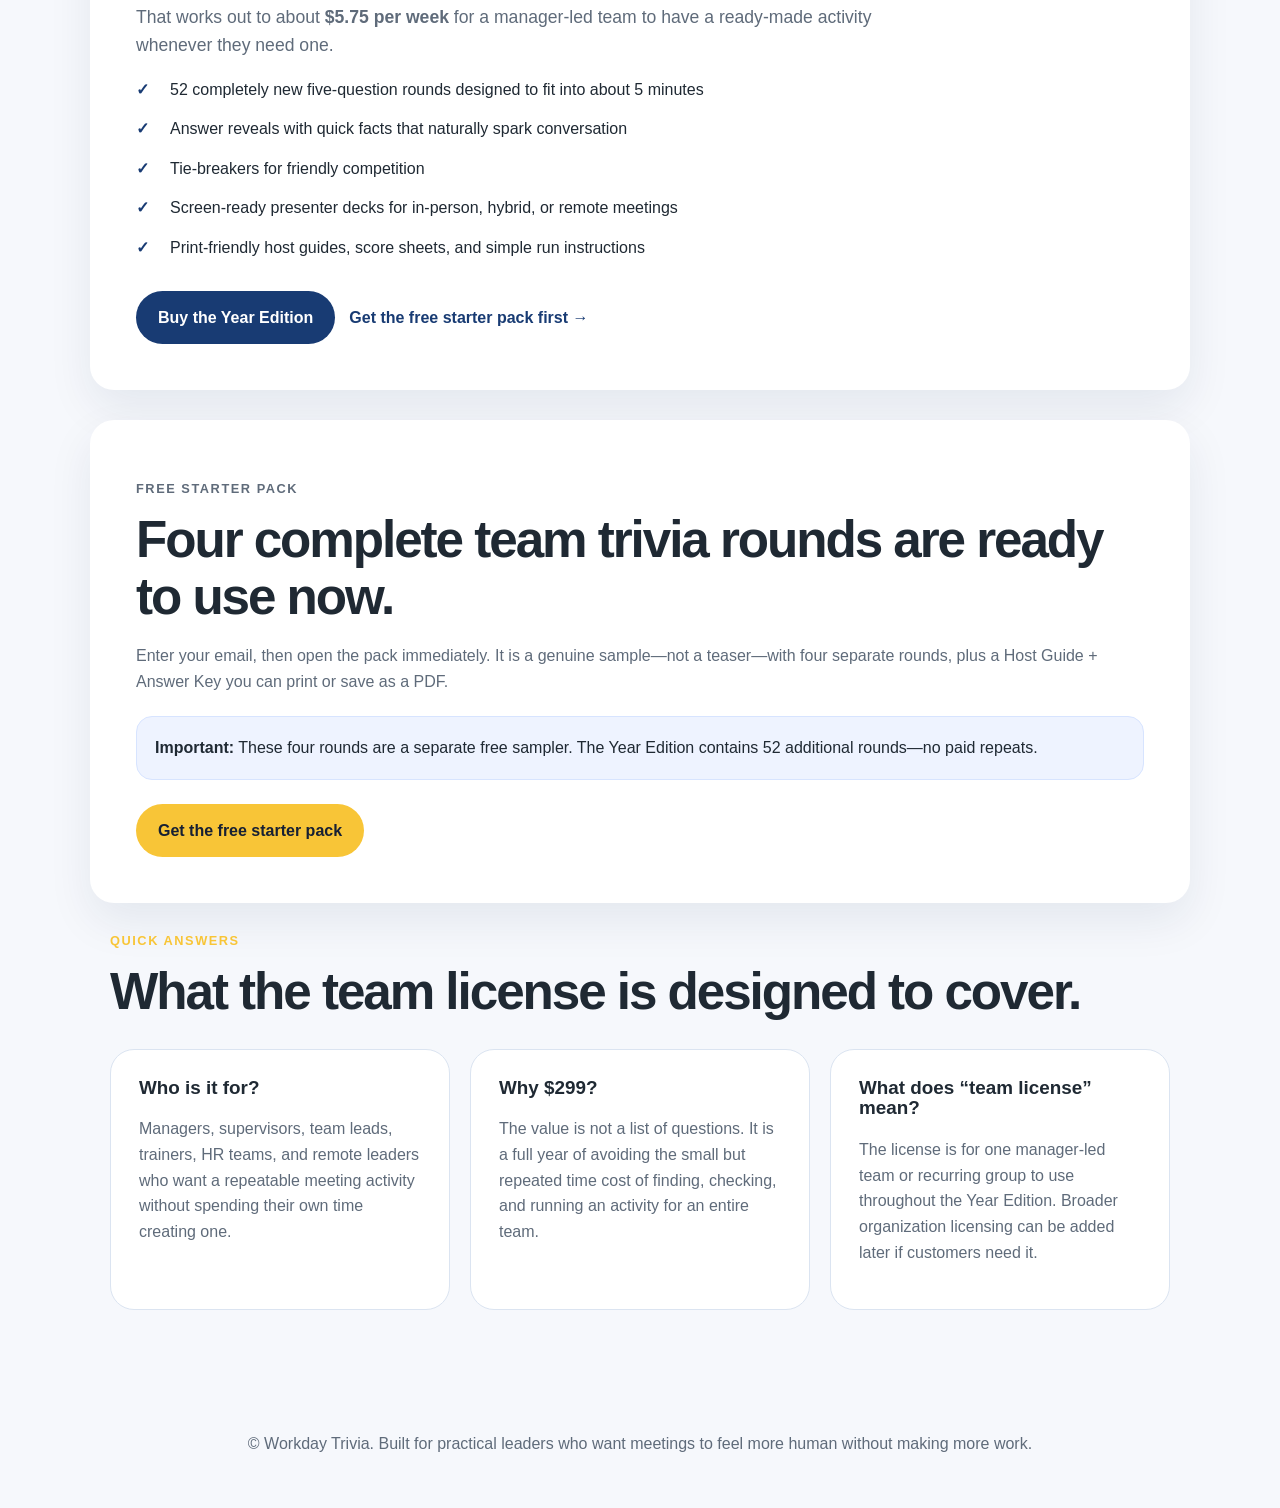
==== commit 76c74c43: "Add live Payhip checkout link to homepage" ====
--- a/index.html
+++ b/index.html
@@ -72,7 +72,7 @@
         <li>Print-friendly host guides, score sheets, and simple run instructions</li>
       </ul>
       <div class="offer-actions">
-        <a href="early-access.html" class="button dark">Request Year Edition access</a>
+        <a href="https://payhip.com/b/7ZrlR" class="button dark">Buy the Year Edition</a>
         <a href="get-starter-pack.html" class="text-link">Get the free starter pack first →</a>
       </div>
     </section>
